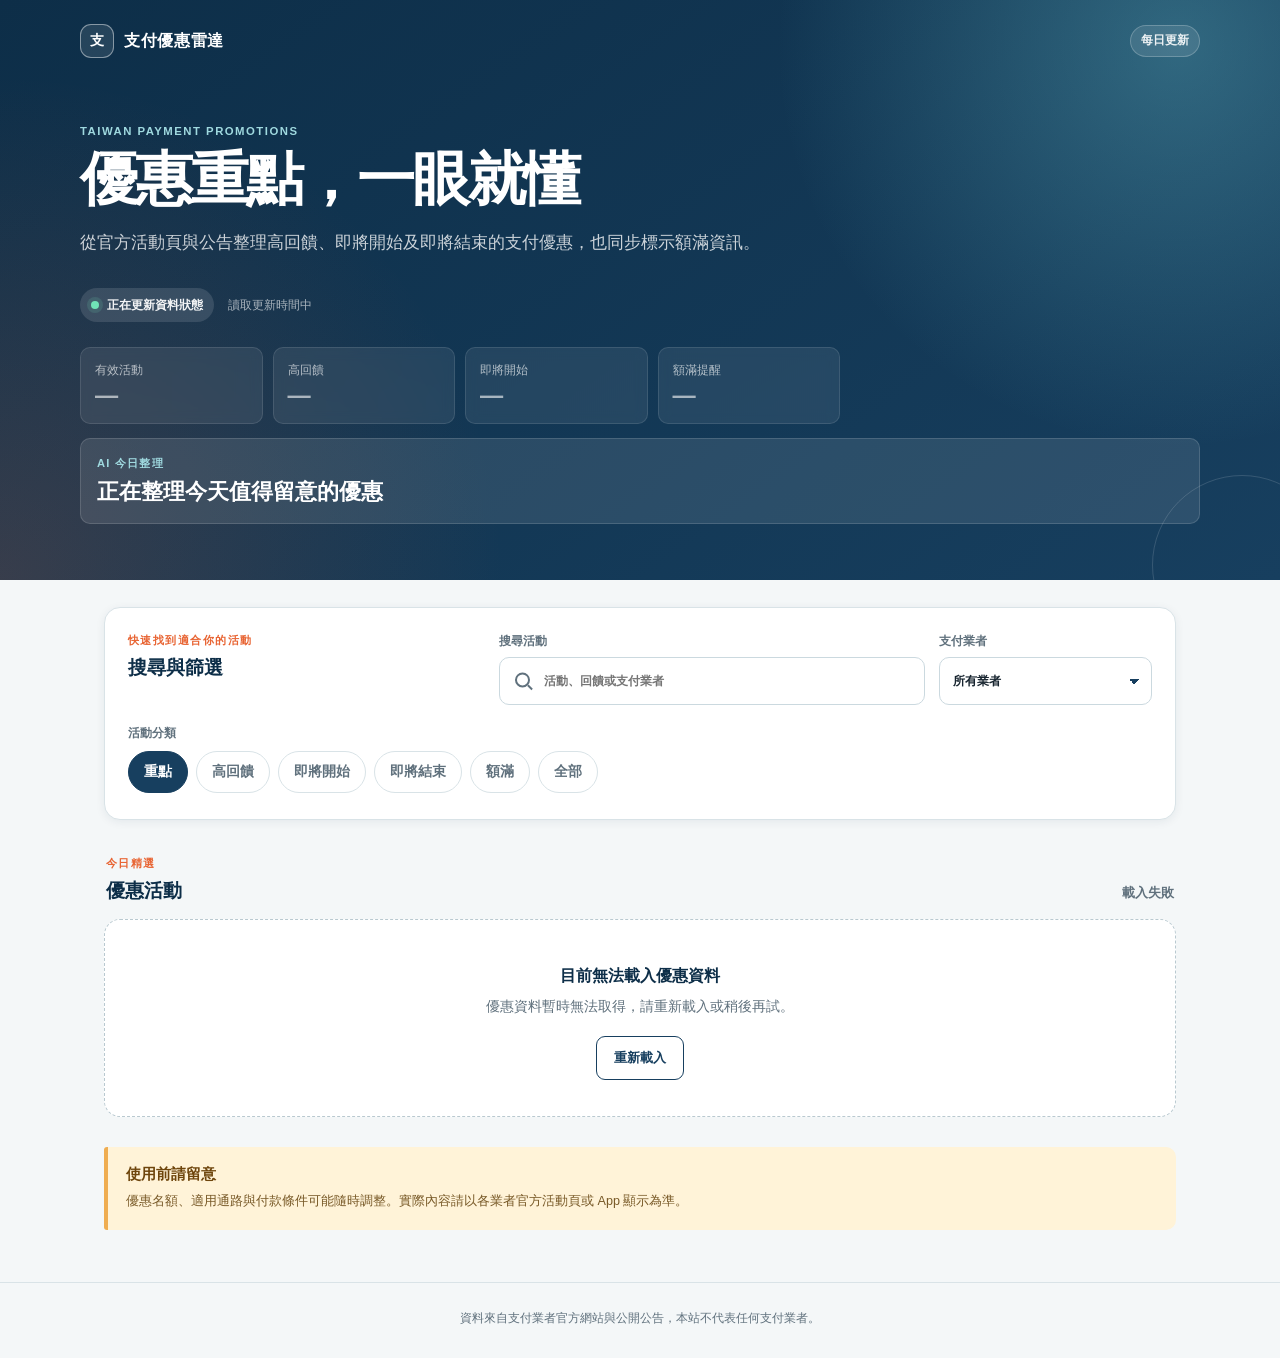
==== web/index.html @ 8a92b661 "Launch Taiwan payment promotions dashboard" ====
<!doctype html>
<html lang="zh-Hant">
<head>
  <meta charset="utf-8">
  <meta name="viewport" content="width=device-width, initial-scale=1, viewport-fit=cover">
  <meta name="theme-color" content="#173f5f">
  <meta name="description" content="每日整理台灣行動支付與電子支付的官方優惠、額滿狀態與活動重點。">
  <title>台灣支付優惠雷達</title>
  <link rel="icon" href="./assets/favicon.svg" type="image/svg+xml">
  <link rel="stylesheet" href="./assets/app.css">
</head>
<body>
  <a class="skip-link" href="#main-content">跳至主要內容</a>

  <header class="site-header">
    <div class="header-inner">
      <div class="brand-row">
        <a class="brand" href="./" aria-label="台灣支付優惠雷達首頁">
          <span class="brand-mark" aria-hidden="true">支</span>
          <span>支付優惠雷達</span>
        </a>
        <span class="daily-label">每日更新</span>
      </div>

      <div class="hero-copy">
        <p class="eyebrow">TAIWAN PAYMENT PROMOTIONS</p>
        <h1>優惠重點，一眼就懂</h1>
        <p class="hero-intro">從官方活動頁與公告整理高回饋、即將開始及即將結束的支付優惠，也同步標示額滿資訊。</p>
      </div>

      <div class="data-meta">
        <p id="source-health" class="health-pill" role="status">
          <span class="health-dot" aria-hidden="true"></span>
          <span id="source-health-text">正在更新資料狀態</span>
        </p>
        <p id="updated-at" class="updated-at">讀取更新時間中</p>
      </div>

      <dl id="summary-list" class="summary-grid" aria-label="優惠摘要">
        <div class="summary-item is-loading"><dt>有效活動</dt><dd>—</dd></div>
        <div class="summary-item is-loading"><dt>高回饋</dt><dd>—</dd></div>
        <div class="summary-item is-loading"><dt>即將開始</dt><dd>—</dd></div>
        <div class="summary-item is-loading"><dt>額滿提醒</dt><dd>—</dd></div>
      </dl>

      <section class="daily-insight" aria-labelledby="daily-headline">
        <p class="daily-insight-label">AI 今日整理</p>
        <h2 id="daily-headline">正在整理今天值得留意的優惠</h2>
      </section>
    </div>
  </header>

  <main id="main-content" class="page-shell" tabindex="-1">
    <section class="filter-panel" aria-labelledby="filter-title">
      <div class="filter-heading">
        <div>
          <p class="section-kicker">快速找到適合你的活動</p>
          <h2 id="filter-title">搜尋與篩選</h2>
        </div>
        <button id="clear-filters" class="text-button" type="button" hidden>清除篩選</button>
      </div>

      <div class="filter-fields">
        <label class="field search-field" for="search-input">
          <span>搜尋活動</span>
          <span class="input-wrap">
            <span class="search-icon" aria-hidden="true"></span>
            <input id="search-input" type="search" inputmode="search" autocomplete="off" placeholder="活動、回饋或支付業者">
          </span>
        </label>

        <label class="field" for="provider-select">
          <span>支付業者</span>
          <select id="provider-select">
            <option value="">所有業者</option>
          </select>
        </label>
      </div>

      <div class="category-wrap">
        <span id="category-label" class="category-label">活動分類</span>
        <div id="category-tabs" class="category-tabs" role="group" aria-labelledby="category-label">
          <button type="button" data-category="featured" aria-pressed="true">重點</button>
          <button type="button" data-category="high-return" aria-pressed="false">高回饋</button>
          <button type="button" data-category="upcoming" aria-pressed="false">即將開始</button>
          <button type="button" data-category="ending" aria-pressed="false">即將結束</button>
          <button type="button" data-category="sold-out" aria-pressed="false">額滿</button>
          <button type="button" data-category="all" aria-pressed="false">全部</button>
        </div>
      </div>
    </section>

    <section class="results-section" aria-labelledby="results-title">
      <div class="results-heading">
        <div>
          <p id="results-context" class="section-kicker">今日精選</p>
          <h2 id="results-title">優惠活動</h2>
        </div>
        <p id="results-count" class="results-count" aria-live="polite">載入中</p>
      </div>

      <div id="activity-list" class="activity-grid" aria-busy="true">
        <div class="skeleton-card" aria-hidden="true"></div>
        <div class="skeleton-card" aria-hidden="true"></div>
        <div class="skeleton-card" aria-hidden="true"></div>
      </div>

      <div id="empty-state" class="empty-state" hidden>
        <span class="empty-icon" aria-hidden="true">⌕</span>
        <h3>找不到符合條件的活動</h3>
        <p>試著更換分類、業者或搜尋關鍵字。</p>
        <button id="empty-clear" class="secondary-button" type="button">查看所有活動</button>
      </div>

      <div id="error-state" class="error-state" role="alert" hidden>
        <h3>目前無法載入優惠資料</h3>
        <p id="error-message">請稍後再試。</p>
        <button id="retry-button" class="secondary-button" type="button">重新載入</button>
      </div>
    </section>

    <aside class="notice-card" aria-labelledby="notice-title">
      <h2 id="notice-title">使用前請留意</h2>
      <p>優惠名額、適用通路與付款條件可能隨時調整。實際內容請以各業者官方活動頁或 App 顯示為準。</p>
    </aside>
  </main>

  <footer class="site-footer">
    <p>資料來自支付業者官方網站與公開公告，本站不代表任何支付業者。</p>
  </footer>

  <template id="activity-card-template">
    <article class="activity-card">
      <div class="card-topline">
        <p class="provider-name"></p>
        <div class="status-badges" aria-label="活動狀態"></div>
      </div>
      <h3 class="activity-title"></h3>
      <p class="activity-period"></p>
      <ul class="insight-chips" aria-label="活動重點"></ul>
      <p class="condition-preview"></p>
      <details class="activity-details">
        <summary>查看活動重點與條件</summary>
        <div class="details-body">
          <section class="detail-section insight-detail" aria-label="優惠重點">
            <h4>優惠重點</h4>
            <ul class="insight-list"></ul>
          </section>
          <section class="detail-section condition-detail" aria-label="主要條件">
            <h4>主要條件</h4>
            <div class="condition-text"></div>
          </section>
          <a class="official-link" target="_blank" rel="noopener noreferrer">查看官方活動頁<span aria-hidden="true">↗</span></a>
        </div>
      </details>
    </article>
  </template>

  <noscript>
    <div class="noscript-note">此網站需要 JavaScript 才能顯示與篩選優惠活動。</div>
  </noscript>

  <script src="./assets/app.js" defer></script>
</body>
</html>
---- web/assets/app.css ----
:root {
  color-scheme: light;
  --ink: #17242f;
  --muted: #60717d;
  --paper: #f4f7f8;
  --surface: #ffffff;
  --surface-soft: #eef4f6;
  --line: #d9e3e7;
  --brand: #173f5f;
  --brand-deep: #0d2e48;
  --brand-light: #dcedf3;
  --accent: #e86534;
  --accent-soft: #fff0e8;
  --success: #167052;
  --success-soft: #e5f5ef;
  --warning: #9a5a08;
  --warning-soft: #fff3d8;
  --danger: #a93b3b;
  --danger-soft: #fdeaea;
  --shadow-sm: 0 2px 10px rgba(18, 46, 64, 0.07);
  --shadow-md: 0 10px 28px rgba(18, 46, 64, 0.1);
  --radius-sm: 10px;
  --radius-md: 16px;
  --radius-lg: 24px;
  --content-width: 1120px;
}

*,
*::before,
*::after {
  box-sizing: border-box;
}

html {
  scroll-behavior: smooth;
  -webkit-text-size-adjust: 100%;
}

body {
  margin: 0;
  min-width: 320px;
  background: var(--paper);
  color: var(--ink);
  font-family: -apple-system, BlinkMacSystemFont, "Segoe UI", "Noto Sans TC", "PingFang TC", "Microsoft JhengHei", sans-serif;
  font-size: 16px;
  line-height: 1.65;
  text-rendering: optimizeLegibility;
}

button,
input,
select {
  font: inherit;
}

button,
select {
  cursor: pointer;
}

a {
  color: inherit;
}

.skip-link {
  position: fixed;
  top: 8px;
  left: 8px;
  z-index: 100;
  padding: 10px 14px;
  border-radius: 8px;
  background: var(--surface);
  color: var(--brand-deep);
  font-weight: 700;
  transform: translateY(-160%);
  transition: transform 160ms ease;
}

.skip-link:focus {
  transform: translateY(0);
}

.site-header {
  position: relative;
  overflow: hidden;
  padding: calc(18px + env(safe-area-inset-top)) 18px 36px;
  background:
    radial-gradient(circle at 92% 8%, rgba(107, 197, 210, 0.34), transparent 31%),
    radial-gradient(circle at 0 100%, rgba(232, 101, 52, 0.18), transparent 36%),
    linear-gradient(145deg, var(--brand-deep), var(--brand));
  color: #fff;
}

.site-header::after {
  position: absolute;
  right: -52px;
  bottom: -75px;
  width: 180px;
  height: 180px;
  border: 1px solid rgba(255, 255, 255, 0.14);
  border-radius: 50%;
  content: "";
}

.header-inner,
.page-shell,
.site-footer > * {
  width: min(100%, var(--content-width));
  margin-inline: auto;
}

.brand-row {
  display: flex;
  align-items: center;
  justify-content: space-between;
  gap: 16px;
}

.brand {
  display: inline-flex;
  align-items: center;
  gap: 10px;
  color: #fff;
  font-size: 1rem;
  font-weight: 800;
  letter-spacing: 0.04em;
  text-decoration: none;
}

.brand-mark {
  display: grid;
  width: 34px;
  height: 34px;
  place-items: center;
  border: 1px solid rgba(255, 255, 255, 0.45);
  border-radius: 11px;
  background: rgba(255, 255, 255, 0.1);
  font-size: 0.9rem;
}

.daily-label {
  padding: 5px 10px;
  border: 1px solid rgba(255, 255, 255, 0.22);
  border-radius: 999px;
  background: rgba(255, 255, 255, 0.1);
  color: rgba(255, 255, 255, 0.9);
  font-size: 0.75rem;
  font-weight: 700;
}

.hero-copy {
  max-width: 680px;
  margin-top: 48px;
}

.eyebrow,
.section-kicker {
  margin: 0 0 5px;
  color: var(--accent);
  font-size: 0.71rem;
  font-weight: 850;
  letter-spacing: 0.13em;
  text-transform: uppercase;
}

.hero-copy .eyebrow {
  color: #9fd9df;
}

h1,
h2,
h3,
h4,
p {
  overflow-wrap: anywhere;
}

h1 {
  margin: 0;
  font-size: clamp(2rem, 10vw, 3.65rem);
  line-height: 1.14;
  letter-spacing: -0.045em;
}

.hero-intro {
  margin: 17px 0 0;
  color: rgba(255, 255, 255, 0.78);
  font-size: 0.98rem;
}

.data-meta {
  display: flex;
  flex-wrap: wrap;
  align-items: center;
  gap: 10px 14px;
  margin-top: 28px;
}

.health-pill {
  display: inline-flex;
  align-items: center;
  gap: 8px;
  margin: 0;
  padding: 7px 11px;
  border-radius: 999px;
  background: rgba(255, 255, 255, 0.12);
  color: rgba(255, 255, 255, 0.94);
  font-size: 0.78rem;
  font-weight: 700;
}

.health-pill.is-warning .health-dot {
  background: #ffd275;
}

.health-pill.is-error .health-dot {
  background: #ff9b9b;
}

.health-dot {
  width: 8px;
  height: 8px;
  border-radius: 50%;
  background: #70e4b7;
  box-shadow: 0 0 0 4px rgba(112, 228, 183, 0.14);
}

.updated-at {
  margin: 0;
  color: rgba(255, 255, 255, 0.62);
  font-size: 0.77rem;
}

.summary-grid {
  display: grid;
  grid-template-columns: repeat(2, minmax(0, 1fr));
  gap: 10px;
  margin: 25px 0 0;
}

.summary-item {
  min-width: 0;
  padding: 13px 14px;
  border: 1px solid rgba(255, 255, 255, 0.11);
  border-radius: var(--radius-sm);
  background: rgba(255, 255, 255, 0.08);
  backdrop-filter: blur(6px);
}

.summary-item dt {
  color: rgba(255, 255, 255, 0.65);
  font-size: 0.75rem;
}

.summary-item dd {
  margin: 1px 0 0;
  color: #fff;
  font-size: 1.45rem;
  font-weight: 850;
  font-variant-numeric: tabular-nums;
  line-height: 1.2;
}

.summary-item.is-loading dd {
  opacity: 0.6;
}

.daily-insight {
  margin-top: 14px;
  padding: 15px 16px;
  border: 1px solid rgba(255, 255, 255, 0.14);
  border-radius: var(--radius-sm);
  background: rgba(255, 255, 255, 0.1);
}

.daily-insight-label {
  margin: 0 0 4px;
  color: #9fd9df;
  font-size: 0.7rem;
  font-weight: 850;
  letter-spacing: 0.11em;
}

.daily-insight h2 {
  margin: 0;
  color: #fff;
  font-size: clamp(1rem, 4.5vw, 1.35rem);
  line-height: 1.45;
}

.page-shell {
  padding: 20px 14px 52px;
}

.filter-panel {
  position: relative;
  z-index: 5;
  margin-top: -1px;
  padding: 20px 16px 16px;
  border: 1px solid var(--line);
  border-radius: var(--radius-md);
  background: var(--surface);
  box-shadow: var(--shadow-sm);
}

.filter-heading,
.results-heading,
.card-topline {
  display: flex;
  align-items: flex-start;
  justify-content: space-between;
  gap: 14px;
}

.filter-heading h2,
.results-heading h2,
.notice-card h2 {
  margin: 0;
  color: var(--brand-deep);
  font-size: 1.2rem;
  line-height: 1.35;
}

.text-button {
  min-height: 42px;
  padding: 6px 0 6px 10px;
  border: 0;
  background: transparent;
  color: var(--brand);
  font-size: 0.84rem;
  font-weight: 750;
  text-decoration: underline;
  text-underline-offset: 3px;
}

.filter-fields {
  display: grid;
  gap: 14px;
  margin-top: 17px;
}

.field {
  display: grid;
  gap: 6px;
  color: var(--muted);
  font-size: 0.77rem;
  font-weight: 750;
}

.input-wrap {
  position: relative;
  display: block;
}

.search-icon {
  position: absolute;
  top: 50%;
  left: 16px;
  width: 15px;
  height: 15px;
  border: 2px solid var(--muted);
  border-radius: 50%;
  pointer-events: none;
  transform: translateY(-57%);
}

.search-icon::after {
  position: absolute;
  right: -5px;
  bottom: -3px;
  width: 6px;
  height: 2px;
  background: var(--muted);
  content: "";
  transform: rotate(45deg);
}

input[type="search"],
select {
  width: 100%;
  min-height: 48px;
  border: 1px solid #cbd9df;
  border-radius: var(--radius-sm);
  background: var(--surface);
  color: var(--ink);
  outline: none;
  transition: border-color 140ms ease, box-shadow 140ms ease;
}

input[type="search"] {
  padding: 10px 14px 10px 44px;
  appearance: none;
}

select {
  padding: 10px 40px 10px 13px;
  background-image:
    linear-gradient(45deg, transparent 50%, var(--brand) 50%),
    linear-gradient(135deg, var(--brand) 50%, transparent 50%);
  background-position:
    calc(100% - 17px) 21px,
    calc(100% - 12px) 21px;
  background-repeat: no-repeat;
  background-size: 5px 5px, 5px 5px;
  appearance: none;
}

input[type="search"]:focus,
select:focus {
  border-color: var(--brand);
  box-shadow: 0 0 0 3px rgba(23, 63, 95, 0.15);
}

.category-wrap {
  margin-top: 18px;
}

.category-label {
  display: block;
  margin-bottom: 8px;
  color: var(--muted);
  font-size: 0.77rem;
  font-weight: 750;
}

.category-tabs {
  display: flex;
  gap: 8px;
  margin-inline: -16px;
  padding: 0 16px 3px;
  overflow-x: auto;
  overscroll-behavior-inline: contain;
  scrollbar-width: none;
  -webkit-overflow-scrolling: touch;
}

.category-tabs::-webkit-scrollbar {
  display: none;
}

.category-tabs button {
  flex: 0 0 auto;
  min-height: 42px;
  padding: 8px 15px;
  border: 1px solid var(--line);
  border-radius: 999px;
  background: var(--surface);
  color: var(--muted);
  font-size: 0.86rem;
  font-weight: 750;
  transition: background 140ms ease, border-color 140ms ease, color 140ms ease;
}

.category-tabs button:hover {
  border-color: #9bb2bd;
}

.category-tabs button[aria-pressed="true"] {
  border-color: var(--brand);
  background: var(--brand);
  color: #fff;
}

.results-section {
  margin-top: 34px;
}

.results-heading {
  align-items: end;
  padding: 0 2px;
}

.results-count {
  margin: 0 0 1px;
  color: var(--muted);
  font-size: 0.81rem;
  font-weight: 700;
  font-variant-numeric: tabular-nums;
}

.activity-grid {
  display: grid;
  gap: 13px;
  margin-top: 15px;
}

.activity-card {
  min-width: 0;
  padding: 17px 17px 0;
  border: 1px solid var(--line);
  border-radius: var(--radius-md);
  background: var(--surface);
  box-shadow: var(--shadow-sm);
  transition: border-color 160ms ease, box-shadow 160ms ease, transform 160ms ease;
}

.activity-card:hover {
  border-color: #bdcfd6;
  box-shadow: var(--shadow-md);
  transform: translateY(-2px);
}

.provider-name {
  min-width: 0;
  margin: 2px 0 0;
  color: var(--brand);
  font-size: 0.76rem;
  font-weight: 850;
  letter-spacing: 0.04em;
}

.status-badges {
  display: flex;
  flex: 0 0 auto;
  flex-wrap: wrap;
  justify-content: flex-end;
  gap: 5px;
  max-width: 60%;
}

.badge {
  display: inline-flex;
  align-items: center;
  min-height: 24px;
  padding: 2px 8px;
  border-radius: 999px;
  background: var(--surface-soft);
  color: var(--muted);
  font-size: 0.68rem;
  font-weight: 800;
  line-height: 1.2;
}

.badge.is-upcoming,
.badge.is-ending {
  background: var(--warning-soft);
  color: var(--warning);
}

.badge.is-sold,
.badge.is-partial {
  background: var(--danger-soft);
  color: var(--danger);
}

.badge.is-app {
  background: #eeeafb;
  color: #6349a1;
}

.badge.is-active,
.badge.is-open {
  background: var(--success-soft);
  color: var(--success);
}

.activity-title {
  margin: 12px 0 0;
  color: var(--ink);
  font-size: 1.08rem;
  line-height: 1.45;
  letter-spacing: -0.01em;
}

.activity-period {
  margin: 8px 0 0;
  color: var(--muted);
  font-size: 0.79rem;
  font-variant-numeric: tabular-nums;
}

.activity-period::before {
  margin-right: 6px;
  color: #80929d;
  content: "◷";
}

.insight-chips {
  display: flex;
  flex-wrap: wrap;
  gap: 6px;
  margin: 13px 0 0;
  padding: 0;
  list-style: none;
}

.insight-chips li {
  padding: 4px 8px;
  border-radius: 7px;
  background: var(--accent-soft);
  color: #a24420;
  font-size: 0.72rem;
  font-weight: 800;
  line-height: 1.35;
}

.condition-preview {
  display: -webkit-box;
  margin: 13px 0 16px;
  overflow: hidden;
  color: #4d5f6b;
  font-size: 0.87rem;
  -webkit-box-orient: vertical;
  -webkit-line-clamp: 2;
}

.condition-preview:empty,
.insight-chips:empty {
  display: none;
}

.activity-details {
  margin-inline: -17px;
  border-top: 1px solid var(--line);
}

.activity-details summary {
  position: relative;
  min-height: 48px;
  padding: 12px 44px 12px 17px;
  color: var(--brand);
  font-size: 0.82rem;
  font-weight: 800;
  list-style: none;
  cursor: pointer;
}

.activity-details summary::-webkit-details-marker {
  display: none;
}

.activity-details summary::after {
  position: absolute;
  top: 50%;
  right: 19px;
  width: 8px;
  height: 8px;
  border-right: 2px solid currentColor;
  border-bottom: 2px solid currentColor;
  content: "";
  transform: translateY(-70%) rotate(45deg);
  transition: transform 140ms ease;
}

.activity-details[open] summary::after {
  transform: translateY(-25%) rotate(225deg);
}

.details-body {
  padding: 2px 17px 17px;
}

.detail-section + .detail-section {
  margin-top: 14px;
}

.detail-section h4 {
  margin: 0 0 6px;
  color: var(--ink);
  font-size: 0.78rem;
}

.insight-list {
  display: grid;
  gap: 5px;
  margin: 0;
  padding-left: 1.25rem;
  color: #4d5f6b;
  font-size: 0.83rem;
}

.insight-list li::marker {
  color: var(--accent);
}

.condition-text {
  display: grid;
  gap: 5px;
  color: #4d5f6b;
  font-size: 0.83rem;
}

.condition-text p {
  margin: 0;
}

.official-link {
  display: inline-flex;
  align-items: center;
  justify-content: center;
  gap: 7px;
  width: 100%;
  min-height: 46px;
  margin-top: 17px;
  border-radius: var(--radius-sm);
  background: var(--brand);
  color: #fff;
  font-size: 0.84rem;
  font-weight: 800;
  text-decoration: none;
}

.official-link:hover {
  background: var(--brand-deep);
}

.official-link[hidden] {
  display: none;
}

.skeleton-card {
  height: 238px;
  border: 1px solid var(--line);
  border-radius: var(--radius-md);
  background:
    linear-gradient(100deg, transparent 30%, rgba(255, 255, 255, 0.72) 50%, transparent 70%) 0 0 / 220% 100%,
    linear-gradient(var(--surface-soft) 0 0) 18px 25px / 34% 12px no-repeat,
    linear-gradient(var(--surface-soft) 0 0) 18px 61px / 82% 21px no-repeat,
    linear-gradient(var(--surface-soft) 0 0) 18px 101px / 55% 12px no-repeat,
    linear-gradient(var(--surface-soft) 0 0) 18px 140px / 74% 10px no-repeat,
    var(--surface);
  animation: shimmer 1.25s linear infinite;
}

@keyframes shimmer {
  to { background-position: -220% 0, 18px 25px, 18px 61px, 18px 101px, 18px 140px, 0 0; }
}

.empty-state,
.error-state {
  margin-top: 15px;
  padding: 36px 20px;
  border: 1px dashed #b9c9d0;
  border-radius: var(--radius-md);
  background: var(--surface);
  text-align: center;
}

.empty-state h3,
.error-state h3 {
  margin: 7px 0 0;
  color: var(--brand-deep);
  font-size: 1rem;
}

.empty-state p,
.error-state p {
  margin: 7px 0 0;
  color: var(--muted);
  font-size: 0.85rem;
}

.empty-icon {
  color: #95aab4;
  font-size: 2rem;
  line-height: 1;
}

.secondary-button {
  min-height: 44px;
  margin-top: 17px;
  padding: 9px 17px;
  border: 1px solid var(--brand);
  border-radius: 9px;
  background: var(--surface);
  color: var(--brand);
  font-size: 0.83rem;
  font-weight: 800;
}

.notice-card {
  margin-top: 30px;
  padding: 18px;
  border-left: 4px solid #efad51;
  border-radius: 3px var(--radius-sm) var(--radius-sm) 3px;
  background: var(--warning-soft);
}

.notice-card h2 {
  color: #6e450c;
  font-size: 0.92rem;
}

.notice-card p {
  margin: 6px 0 0;
  color: #785927;
  font-size: 0.79rem;
}

.site-footer {
  padding: 26px 18px calc(30px + env(safe-area-inset-bottom));
  border-top: 1px solid var(--line);
  color: var(--muted);
  text-align: center;
}

.site-footer p {
  margin: 0 auto;
  font-size: 0.75rem;
}

.noscript-note {
  position: fixed;
  right: 12px;
  bottom: 12px;
  left: 12px;
  z-index: 50;
  padding: 12px;
  border-radius: 8px;
  background: var(--danger);
  color: #fff;
  text-align: center;
}

[hidden] {
  display: none !important;
}

:focus-visible {
  outline: 3px solid #f3a449;
  outline-offset: 3px;
}

@media (min-width: 620px) {
  .site-header {
    padding-inline: 28px;
  }

  .summary-grid {
    grid-template-columns: repeat(4, minmax(0, 1fr));
  }

  .page-shell {
    padding-inline: 24px;
  }

  .filter-panel {
    padding: 23px;
  }

  .filter-fields {
    grid-template-columns: minmax(0, 1.6fr) minmax(190px, 0.8fr);
  }

  .category-tabs {
    margin-inline: 0;
    padding-inline: 0;
  }

  .activity-grid {
    grid-template-columns: repeat(2, minmax(0, 1fr));
    align-items: start;
  }
}

@media (min-width: 960px) {
  .site-header {
    padding-top: 24px;
    padding-bottom: 56px;
  }

  .hero-copy {
    margin-top: 64px;
  }

  .hero-intro {
    font-size: 1.04rem;
  }

  .data-meta {
    margin-top: 31px;
  }

  .summary-grid {
    max-width: 760px;
  }

  .page-shell {
    padding-top: 28px;
  }

  .filter-panel {
    display: grid;
    grid-template-columns: 0.7fr 1.35fr;
    column-gap: 32px;
  }

  .filter-fields {
    margin-top: 0;
  }

  .category-wrap {
    grid-column: 1 / -1;
  }

  .activity-grid {
    grid-template-columns: repeat(3, minmax(0, 1fr));
    gap: 16px;
  }

  .activity-card {
    padding: 19px 19px 0;
  }

  .activity-details {
    margin-inline: -19px;
  }

  .activity-details summary,
  .details-body {
    padding-right: 19px;
    padding-left: 19px;
  }
}

@media (prefers-reduced-motion: reduce) {
  *,
  *::before,
  *::after {
    scroll-behavior: auto !important;
    transition-duration: 0.01ms !important;
    animation-duration: 0.01ms !important;
    animation-iteration-count: 1 !important;
  }
}
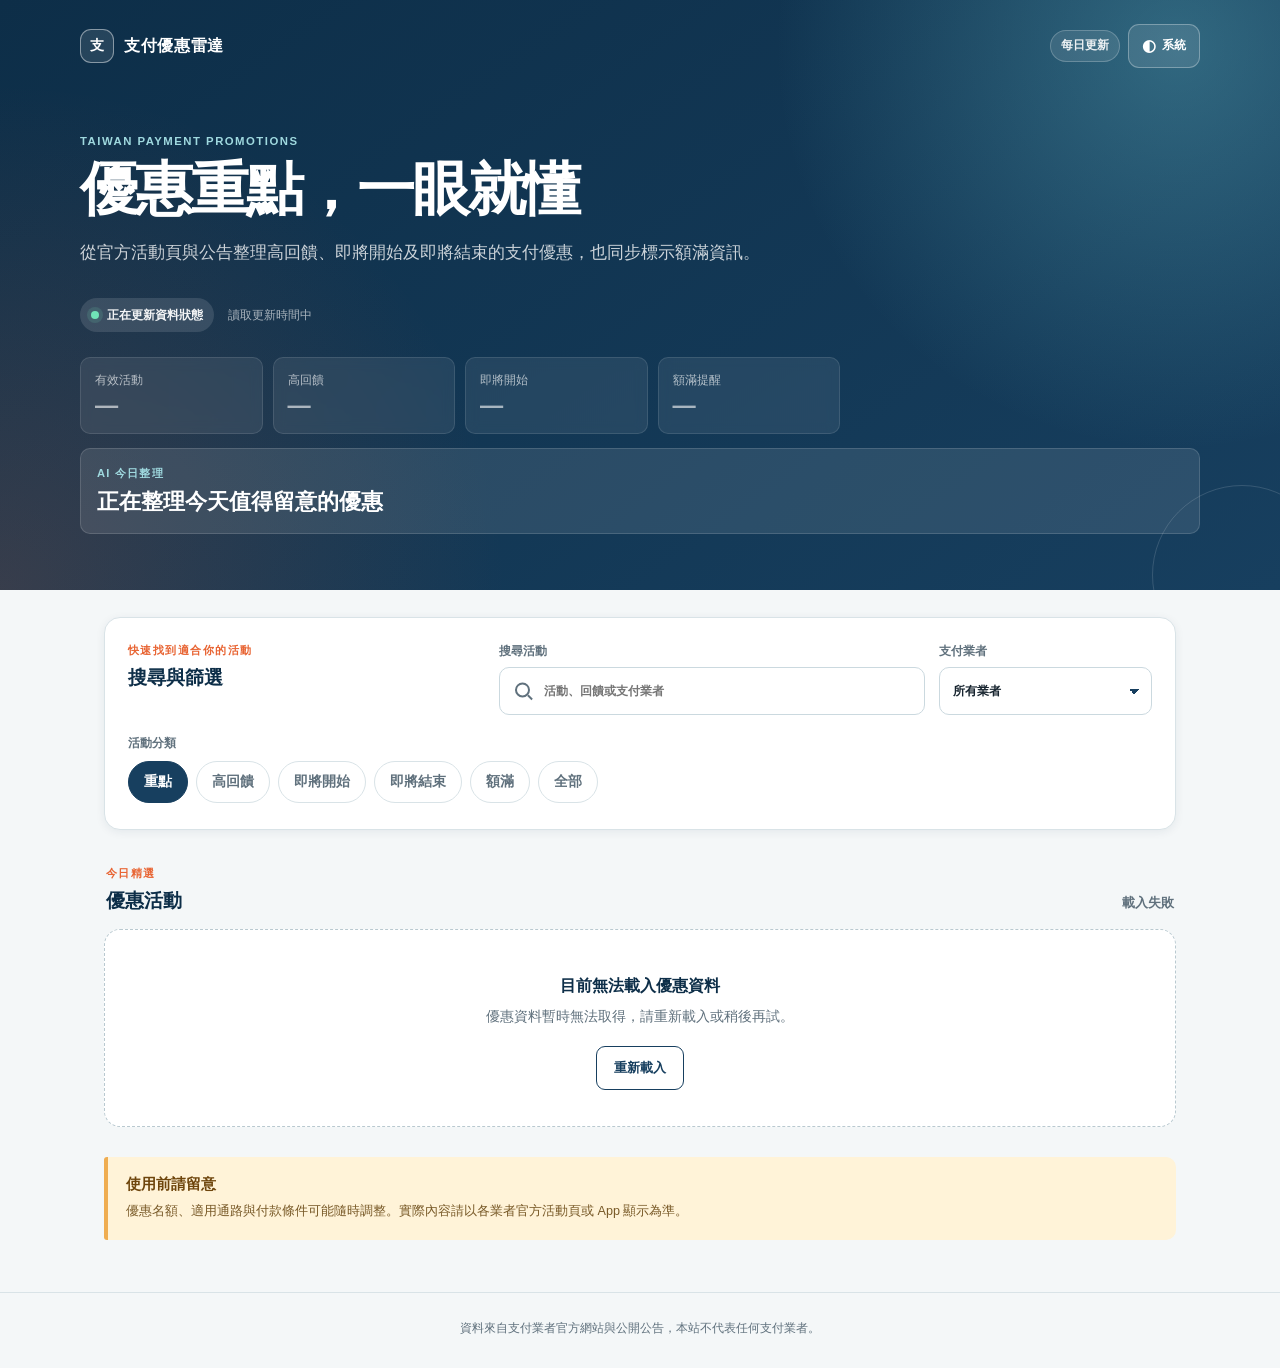
==== commit cfd5eda9: "Expand official payment coverage and monitoring" ====
--- a/web/index.html
+++ b/web/index.html
@@ -3,11 +3,28 @@
 <head>
   <meta charset="utf-8">
   <meta name="viewport" content="width=device-width, initial-scale=1, viewport-fit=cover">
-  <meta name="theme-color" content="#173f5f">
+  <meta id="theme-color" name="theme-color" content="#173f5f">
   <meta name="description" content="每日整理台灣行動支付與電子支付的官方優惠、額滿狀態與活動重點。">
   <title>台灣支付優惠雷達</title>
-  <link rel="icon" href="./assets/favicon.svg" type="image/svg+xml">
-  <link rel="stylesheet" href="./assets/app.css">
+  <link rel="icon" href="./assets/favicon.svg?v=__ASSET_VERSION__" type="image/svg+xml">
+  <script>
+    (() => {
+      const key = "twpay-theme";
+      let preference = "system";
+      try {
+        const saved = localStorage.getItem(key);
+        if (["system", "light", "dark"].includes(saved)) preference = saved;
+      } catch {}
+      const resolved = preference === "system"
+        ? (matchMedia("(prefers-color-scheme: dark)").matches ? "dark" : "light")
+        : preference;
+      document.documentElement.dataset.theme = resolved;
+      document.documentElement.dataset.themePreference = preference;
+      document.documentElement.style.colorScheme = resolved;
+      document.querySelector("#theme-color").content = resolved === "dark" ? "#0b1b25" : "#173f5f";
+    })();
+  </script>
+  <link rel="stylesheet" href="./assets/app.css?v=__ASSET_VERSION__">
 </head>
 <body>
   <a class="skip-link" href="#main-content">跳至主要內容</a>
@@ -19,7 +36,13 @@
           <span class="brand-mark" aria-hidden="true">支</span>
           <span>支付優惠雷達</span>
         </a>
-        <span class="daily-label">每日更新</span>
+        <div class="header-actions">
+          <span class="daily-label">每日更新</span>
+          <button id="theme-toggle" class="theme-toggle" type="button" aria-label="主題：跟隨系統；點擊切換為淺色">
+            <span id="theme-icon" aria-hidden="true">◐</span>
+            <span id="theme-label">系統</span>
+          </button>
+        </div>
       </div>
 
       <div class="hero-copy">
@@ -119,6 +142,22 @@
       </div>
     </section>
 
+    <section id="coverage-section" class="coverage-section" aria-labelledby="coverage-title" hidden>
+      <details id="coverage-panel" class="coverage-panel">
+        <summary>
+          <span>
+            <span class="section-kicker">監測透明度</span>
+            <strong id="coverage-title">資料涵蓋</strong>
+          </span>
+          <span id="coverage-summary" class="coverage-summary"></span>
+        </summary>
+        <div class="coverage-body">
+          <p>顯示各支付業者目前找到的有效活動數、公開活動發現方式，以及額滿資訊的公開涵蓋程度。</p>
+          <ul id="provider-coverage-list" class="provider-coverage-list"></ul>
+        </div>
+      </details>
+    </section>
+
     <aside class="notice-card" aria-labelledby="notice-title">
       <h2 id="notice-title">使用前請留意</h2>
       <p>優惠名額、適用通路與付款條件可能隨時調整。實際內容請以各業者官方活動頁或 App 顯示為準。</p>
@@ -135,8 +174,16 @@
         <p class="provider-name"></p>
         <div class="status-badges" aria-label="活動狀態"></div>
       </div>
-      <h3 class="activity-title"></h3>
-      <p class="activity-period"></p>
+      <div class="card-mainline">
+        <div class="card-heading">
+          <h3 class="activity-title"></h3>
+          <p class="activity-period"></p>
+        </div>
+        <p class="reward-callout" hidden>
+          <span>最高</span>
+          <strong class="reward-value"></strong>
+        </p>
+      </div>
       <ul class="insight-chips" aria-label="活動重點"></ul>
       <p class="condition-preview"></p>
       <details class="activity-details">
@@ -150,7 +197,10 @@
             <h4>主要條件</h4>
             <div class="condition-text"></div>
           </section>
-          <a class="official-link" target="_blank" rel="noopener noreferrer">查看官方活動頁<span aria-hidden="true">↗</span></a>
+          <div class="detail-actions">
+            <a class="calendar-link" target="_blank" rel="noopener noreferrer">加入 Google 行事曆<span aria-hidden="true">↗</span></a>
+            <a class="official-link" target="_blank" rel="noopener noreferrer">查看官方活動頁<span aria-hidden="true">↗</span></a>
+          </div>
         </div>
       </details>
     </article>
@@ -160,6 +210,6 @@
     <div class="noscript-note">此網站需要 JavaScript 才能顯示與篩選優惠活動。</div>
   </noscript>
 
-  <script src="./assets/app.js" defer></script>
+  <script src="./assets/app.js?v=__ASSET_VERSION__" defer></script>
 </body>
 </html>
--- a/web/assets/app.css
+++ b/web/assets/app.css
@@ -23,6 +23,70 @@
   --radius-md: 16px;
   --radius-lg: 24px;
   --content-width: 1120px;
+  --header-start: #0d2e48;
+  --header-end: #173f5f;
+  --action: #173f5f;
+  --action-hover: #0d2e48;
+  --detail-ink: #4d5f6b;
+  --field-line: #cbd9df;
+  --hover-line: #9bb2bd;
+  --card-hover-line: #bdcfd6;
+  --calendar-surface: #ffffff;
+  --calendar-hover: #f3f8fb;
+  --app: #6349a1;
+  --app-soft: #eeeafb;
+  --accent-ink: #a24420;
+  --empty-line: #b9c9d0;
+  --empty-icon: #95aab4;
+  --notice-line: #efad51;
+  --notice-heading: #6e450c;
+  --notice-ink: #785927;
+  --focus: #f3a449;
+  --focus-shadow: rgba(23, 63, 95, 0.15);
+  --shimmer: rgba(255, 255, 255, 0.72);
+}
+
+:root[data-theme="dark"] {
+  --ink: #e8f0f4;
+  --muted: #a8bac4;
+  --paper: #091116;
+  --surface: #111c23;
+  --surface-soft: #1a2932;
+  --line: #2b3e49;
+  --brand: #9fd7e9;
+  --brand-deep: #d9eef6;
+  --brand-light: #163442;
+  --accent: #ff986f;
+  --accent-soft: #3b231b;
+  --success: #78d4ae;
+  --success-soft: #163428;
+  --warning: #f0bf70;
+  --warning-soft: #352a17;
+  --danger: #ff9b9b;
+  --danger-soft: #3b2023;
+  --shadow-sm: 0 2px 12px rgba(0, 0, 0, 0.28);
+  --shadow-md: 0 10px 30px rgba(0, 0, 0, 0.38);
+  --header-start: #07131c;
+  --header-end: #123448;
+  --action: #286785;
+  --action-hover: #327b9a;
+  --detail-ink: #c4d0d6;
+  --field-line: #405763;
+  --hover-line: #66808d;
+  --card-hover-line: #4b6672;
+  --calendar-surface: #17242c;
+  --calendar-hover: #20323c;
+  --app: #c6b5ff;
+  --app-soft: #2b2540;
+  --accent-ink: #ffb094;
+  --empty-line: #49606b;
+  --empty-icon: #8298a3;
+  --notice-line: #d99b45;
+  --notice-heading: #f3c77f;
+  --notice-ink: #e4c99b;
+  --focus: #ffb35a;
+  --focus-shadow: rgba(159, 215, 233, 0.2);
+  --shimmer: rgba(255, 255, 255, 0.1);
 }
 
 *,
@@ -87,7 +151,7 @@
   background:
     radial-gradient(circle at 92% 8%, rgba(107, 197, 210, 0.34), transparent 31%),
     radial-gradient(circle at 0 100%, rgba(232, 101, 52, 0.18), transparent 36%),
-    linear-gradient(145deg, var(--brand-deep), var(--brand));
+    linear-gradient(145deg, var(--header-start), var(--header-end));
   color: #fff;
 }
 
@@ -116,6 +180,12 @@
   gap: 16px;
 }
 
+.header-actions {
+  display: flex;
+  align-items: center;
+  gap: 8px;
+}
+
 .brand {
   display: inline-flex;
   align-items: center;
@@ -146,6 +216,31 @@
   color: rgba(255, 255, 255, 0.9);
   font-size: 0.75rem;
   font-weight: 700;
+}
+
+.theme-toggle {
+  display: inline-flex;
+  min-width: 72px;
+  min-height: 44px;
+  align-items: center;
+  justify-content: center;
+  gap: 6px;
+  padding: 7px 10px;
+  border: 1px solid rgba(255, 255, 255, 0.3);
+  border-radius: 11px;
+  background: rgba(255, 255, 255, 0.1);
+  color: #fff;
+  font-size: 0.75rem;
+  font-weight: 800;
+}
+
+.theme-toggle:hover {
+  background: rgba(255, 255, 255, 0.18);
+}
+
+#theme-icon {
+  font-size: 1rem;
+  line-height: 1;
 }
 
 .hero-copy {
@@ -379,7 +474,7 @@
 select {
   width: 100%;
   min-height: 48px;
-  border: 1px solid #cbd9df;
+  border: 1px solid var(--field-line);
   border-radius: var(--radius-sm);
   background: var(--surface);
   color: var(--ink);
@@ -408,7 +503,7 @@
 input[type="search"]:focus,
 select:focus {
   border-color: var(--brand);
-  box-shadow: 0 0 0 3px rgba(23, 63, 95, 0.15);
+  box-shadow: 0 0 0 3px var(--focus-shadow);
 }
 
 .category-wrap {
@@ -452,12 +547,12 @@
 }
 
 .category-tabs button:hover {
-  border-color: #9bb2bd;
+  border-color: var(--hover-line);
 }
 
 .category-tabs button[aria-pressed="true"] {
-  border-color: var(--brand);
-  background: var(--brand);
+  border-color: var(--action);
+  background: var(--action);
   color: #fff;
 }
 
@@ -495,9 +590,26 @@
 }
 
 .activity-card:hover {
-  border-color: #bdcfd6;
+  border-color: var(--card-hover-line);
   box-shadow: var(--shadow-md);
   transform: translateY(-2px);
+}
+
+.activity-card.is-upcoming {
+  border-left: 4px solid var(--brand);
+}
+
+.activity-card.is-ending {
+  border-left: 4px solid var(--warning);
+}
+
+.activity-card.is-sold-out {
+  border-left: 4px solid var(--danger);
+  background: linear-gradient(135deg, var(--danger-soft), var(--surface) 42%);
+}
+
+.activity-card.is-sold-out .reward-callout {
+  color: var(--danger);
 }
 
 .provider-name {
@@ -544,14 +656,25 @@
 }
 
 .badge.is-app {
-  background: #eeeafb;
-  color: #6349a1;
+  background: var(--app-soft);
+  color: var(--app);
 }
 
 .badge.is-active,
 .badge.is-open {
   background: var(--success-soft);
   color: var(--success);
+}
+
+.card-mainline {
+  display: flex;
+  align-items: flex-start;
+  gap: 13px;
+}
+
+.card-heading {
+  min-width: 0;
+  flex: 1 1 auto;
 }
 
 .activity-title {
@@ -571,8 +694,30 @@
 
 .activity-period::before {
   margin-right: 6px;
-  color: #80929d;
+  color: var(--muted);
   content: "◷";
+}
+
+.reward-callout {
+  display: grid;
+  flex: 0 0 auto;
+  min-width: 62px;
+  margin: 12px 0 0;
+  color: var(--accent);
+  text-align: right;
+}
+
+.reward-callout > span {
+  color: var(--muted);
+  font-size: 0.65rem;
+  font-weight: 750;
+}
+
+.reward-callout strong {
+  font-size: clamp(1.25rem, 5vw, 1.55rem);
+  font-variant-numeric: tabular-nums;
+  line-height: 1.12;
+  letter-spacing: -0.035em;
 }
 
 .insight-chips {
@@ -588,7 +733,7 @@
   padding: 4px 8px;
   border-radius: 7px;
   background: var(--accent-soft);
-  color: #a24420;
+  color: var(--accent-ink);
   font-size: 0.72rem;
   font-weight: 800;
   line-height: 1.35;
@@ -598,7 +743,7 @@
   display: -webkit-box;
   margin: 13px 0 16px;
   overflow: hidden;
-  color: #4d5f6b;
+  color: var(--detail-ink);
   font-size: 0.87rem;
   -webkit-box-orient: vertical;
   -webkit-line-clamp: 2;
@@ -665,7 +810,7 @@
   gap: 5px;
   margin: 0;
   padding-left: 1.25rem;
-  color: #4d5f6b;
+  color: var(--detail-ink);
   font-size: 0.83rem;
 }
 
@@ -676,7 +821,7 @@
 .condition-text {
   display: grid;
   gap: 5px;
-  color: #4d5f6b;
+  color: var(--detail-ink);
   font-size: 0.83rem;
 }
 
@@ -684,27 +829,48 @@
   margin: 0;
 }
 
-.official-link {
+.detail-actions {
+  display: grid;
+  gap: 10px;
+  margin-top: 17px;
+}
+
+.official-link,
+.calendar-link {
   display: inline-flex;
   align-items: center;
   justify-content: center;
   gap: 7px;
   width: 100%;
   min-height: 46px;
-  margin-top: 17px;
   border-radius: var(--radius-sm);
-  background: var(--brand);
-  color: #fff;
   font-size: 0.84rem;
   font-weight: 800;
   text-decoration: none;
 }
 
+.official-link {
+  background: var(--action);
+  color: #fff;
+}
+
 .official-link:hover {
-  background: var(--brand-deep);
-}
-
-.official-link[hidden] {
+  background: var(--action-hover);
+}
+
+.calendar-link {
+  border: 1px solid var(--field-line);
+  background: var(--calendar-surface);
+  color: var(--brand-deep);
+}
+
+.calendar-link:hover {
+  border-color: var(--brand);
+  background: var(--calendar-hover);
+}
+
+.official-link[hidden],
+.calendar-link[hidden] {
   display: none;
 }
 
@@ -713,7 +879,7 @@
   border: 1px solid var(--line);
   border-radius: var(--radius-md);
   background:
-    linear-gradient(100deg, transparent 30%, rgba(255, 255, 255, 0.72) 50%, transparent 70%) 0 0 / 220% 100%,
+    linear-gradient(100deg, transparent 30%, var(--shimmer) 50%, transparent 70%) 0 0 / 220% 100%,
     linear-gradient(var(--surface-soft) 0 0) 18px 25px / 34% 12px no-repeat,
     linear-gradient(var(--surface-soft) 0 0) 18px 61px / 82% 21px no-repeat,
     linear-gradient(var(--surface-soft) 0 0) 18px 101px / 55% 12px no-repeat,
@@ -730,7 +896,7 @@
 .error-state {
   margin-top: 15px;
   padding: 36px 20px;
-  border: 1px dashed #b9c9d0;
+  border: 1px dashed var(--empty-line);
   border-radius: var(--radius-md);
   background: var(--surface);
   text-align: center;
@@ -751,7 +917,7 @@
 }
 
 .empty-icon {
-  color: #95aab4;
+  color: var(--empty-icon);
   font-size: 2rem;
   line-height: 1;
 }
@@ -768,22 +934,184 @@
   font-weight: 800;
 }
 
+.coverage-section {
+  margin-top: 30px;
+}
+
+.coverage-panel {
+  overflow: hidden;
+  border: 1px solid var(--line);
+  border-radius: var(--radius-md);
+  background: var(--surface);
+  box-shadow: var(--shadow-sm);
+}
+
+.coverage-panel > summary {
+  position: relative;
+  display: flex;
+  min-height: 68px;
+  align-items: center;
+  justify-content: space-between;
+  gap: 14px;
+  padding: 13px 48px 13px 17px;
+  color: var(--ink);
+  list-style: none;
+  cursor: pointer;
+}
+
+.coverage-panel > summary::-webkit-details-marker {
+  display: none;
+}
+
+.coverage-panel > summary::after {
+  position: absolute;
+  top: 50%;
+  right: 20px;
+  width: 9px;
+  height: 9px;
+  border-right: 2px solid var(--brand);
+  border-bottom: 2px solid var(--brand);
+  content: "";
+  transform: translateY(-70%) rotate(45deg);
+  transition: transform 140ms ease;
+}
+
+.coverage-panel[open] > summary::after {
+  transform: translateY(-25%) rotate(225deg);
+}
+
+.coverage-panel .section-kicker {
+  margin-bottom: 1px;
+}
+
+#coverage-title {
+  display: block;
+  color: var(--brand-deep);
+  font-size: 1rem;
+}
+
+.coverage-summary {
+  color: var(--muted);
+  font-size: 0.76rem;
+  font-weight: 750;
+  text-align: right;
+}
+
+.coverage-body {
+  padding: 0 17px 17px;
+  border-top: 1px solid var(--line);
+}
+
+.coverage-body > p {
+  margin: 14px 0;
+  color: var(--muted);
+  font-size: 0.8rem;
+}
+
+.provider-coverage-list {
+  display: grid;
+  gap: 8px;
+  margin: 0;
+  padding: 0;
+  list-style: none;
+}
+
+.coverage-item {
+  display: grid;
+  gap: 9px;
+  padding: 12px;
+  border: 1px solid var(--line);
+  border-radius: var(--radius-sm);
+  background: var(--surface-soft);
+}
+
+.coverage-provider {
+  display: flex;
+  align-items: baseline;
+  justify-content: space-between;
+  gap: 12px;
+}
+
+.coverage-provider strong {
+  color: var(--ink);
+  font-size: 0.85rem;
+}
+
+.coverage-provider span {
+  flex: 0 0 auto;
+  color: var(--muted);
+  font-size: 0.73rem;
+}
+
+.coverage-statuses {
+  display: grid;
+  justify-items: start;
+  gap: 5px;
+}
+
+.coverage-badge {
+  padding: 3px 7px;
+  border-radius: 999px;
+  font-size: 0.68rem;
+  font-weight: 800;
+}
+
+.coverage-badge.is-complete {
+  background: var(--success-soft);
+  color: var(--success);
+}
+
+.coverage-badge.is-warning {
+  background: var(--warning-soft);
+  color: var(--warning);
+}
+
+.coverage-badge.is-error {
+  background: var(--danger-soft);
+  color: var(--danger);
+}
+
+.coverage-note {
+  margin: 0;
+  padding-left: 8px;
+  border-left: 3px solid var(--success);
+  color: var(--detail-ink);
+  font-size: 0.72rem;
+  line-height: 1.5;
+}
+
+.coverage-health {
+  margin: 0;
+  color: var(--muted);
+  font-size: 0.76rem;
+  font-variant-numeric: tabular-nums;
+  line-height: 1.5;
+}
+
+.coverage-note.is-warning {
+  border-left-color: var(--warning);
+}
+
+.coverage-note.is-error {
+  border-left-color: var(--danger);
+}
+
 .notice-card {
   margin-top: 30px;
   padding: 18px;
-  border-left: 4px solid #efad51;
+  border-left: 4px solid var(--notice-line);
   border-radius: 3px var(--radius-sm) var(--radius-sm) 3px;
   background: var(--warning-soft);
 }
 
 .notice-card h2 {
-  color: #6e450c;
+  color: var(--notice-heading);
   font-size: 0.92rem;
 }
 
 .notice-card p {
   margin: 6px 0 0;
-  color: #785927;
+  color: var(--notice-ink);
   font-size: 0.79rem;
 }
 
@@ -817,8 +1145,282 @@
 }
 
 :focus-visible {
-  outline: 3px solid #f3a449;
+  outline: 3px solid var(--focus);
   outline-offset: 3px;
+}
+
+@media (max-width: 619px) {
+  .site-header {
+    padding: calc(10px + env(safe-area-inset-top)) 12px 18px;
+  }
+
+  .brand-row {
+    gap: 8px;
+  }
+
+  .brand {
+    gap: 7px;
+    font-size: 0.9rem;
+    letter-spacing: 0.02em;
+  }
+
+  .brand-mark {
+    width: 32px;
+    height: 32px;
+    border-radius: 9px;
+  }
+
+  .header-actions {
+    gap: 5px;
+  }
+
+  .daily-label {
+    padding-inline: 8px;
+    font-size: 0.68rem;
+  }
+
+  .theme-toggle {
+    min-width: 66px;
+    padding-inline: 8px;
+  }
+
+  .hero-copy {
+    margin-top: 16px;
+  }
+
+  .hero-copy .eyebrow {
+    margin-bottom: 3px;
+    font-size: 0.62rem;
+    letter-spacing: 0.1em;
+  }
+
+  h1 {
+    font-size: 1.82rem;
+    line-height: 1.12;
+  }
+
+  .hero-intro {
+    display: -webkit-box;
+    margin-top: 8px;
+    overflow: hidden;
+    font-size: 0.86rem;
+    line-height: 1.48;
+    -webkit-box-orient: vertical;
+    -webkit-line-clamp: 2;
+  }
+
+  .data-meta {
+    gap: 5px 9px;
+    margin-top: 12px;
+  }
+
+  .health-pill {
+    padding: 5px 9px;
+    font-size: 0.7rem;
+  }
+
+  .updated-at {
+    font-size: 0.69rem;
+  }
+
+  .summary-grid {
+    grid-template-columns: repeat(4, minmax(0, 1fr));
+    gap: 5px;
+    margin-top: 12px;
+  }
+
+  .summary-item {
+    padding: 8px 3px;
+    text-align: center;
+  }
+
+  .summary-item dt {
+    font-size: 0.63rem;
+    white-space: nowrap;
+  }
+
+  .summary-item dd {
+    margin-top: 2px;
+    font-size: 1.2rem;
+  }
+
+  .daily-insight {
+    margin-top: 8px;
+    padding: 9px 11px;
+  }
+
+  .daily-insight-label {
+    margin-bottom: 2px;
+    font-size: 0.62rem;
+  }
+
+  .daily-insight h2 {
+    display: -webkit-box;
+    overflow: hidden;
+    font-size: 0.88rem;
+    line-height: 1.42;
+    -webkit-box-orient: vertical;
+    -webkit-line-clamp: 2;
+  }
+
+  .page-shell {
+    padding: 12px 10px 42px;
+  }
+
+  .filter-panel {
+    padding: 13px 12px 11px;
+    border-radius: 13px;
+  }
+
+  .filter-heading h2,
+  .results-heading h2 {
+    font-size: 1.05rem;
+  }
+
+  .filter-heading .section-kicker {
+    margin-bottom: 2px;
+    font-size: 0.64rem;
+  }
+
+  .text-button {
+    min-height: 40px;
+    font-size: 0.77rem;
+  }
+
+  .filter-fields {
+    grid-template-columns: minmax(0, 1.35fr) minmax(118px, 0.65fr);
+    gap: 8px;
+    margin-top: 10px;
+  }
+
+  .field {
+    gap: 4px;
+    font-size: 0.7rem;
+  }
+
+  input[type="search"],
+  select {
+    min-height: 44px;
+    font-size: 0.82rem;
+  }
+
+  input[type="search"] {
+    padding-right: 9px;
+    padding-left: 39px;
+  }
+
+  .search-icon {
+    left: 14px;
+  }
+
+  select {
+    padding-right: 30px;
+    padding-left: 10px;
+    background-position:
+      calc(100% - 15px) 19px,
+      calc(100% - 10px) 19px;
+  }
+
+  .category-wrap {
+    margin-top: 11px;
+  }
+
+  .category-label {
+    margin-bottom: 6px;
+    font-size: 0.7rem;
+  }
+
+  .category-tabs {
+    gap: 6px;
+    margin-inline: -12px;
+    padding: 0 12px 2px;
+  }
+
+  .category-tabs button {
+    min-height: 42px;
+    padding: 7px 13px;
+    font-size: 0.79rem;
+  }
+
+  .results-section {
+    margin-top: 22px;
+  }
+
+  .results-heading {
+    padding-inline: 2px;
+  }
+
+  .activity-grid {
+    gap: 10px;
+    margin-top: 11px;
+  }
+
+  .activity-card {
+    padding: 14px 14px 0;
+    border-radius: 13px;
+  }
+
+  .card-topline {
+    gap: 9px;
+  }
+
+  .status-badges {
+    max-width: 66%;
+  }
+
+  .activity-title {
+    margin-top: 9px;
+    font-size: 1rem;
+    line-height: 1.38;
+  }
+
+  .activity-period {
+    margin-top: 5px;
+    font-size: 0.74rem;
+  }
+
+  .reward-callout {
+    min-width: 58px;
+    margin-top: 9px;
+  }
+
+  .reward-callout strong {
+    font-size: 1.28rem;
+  }
+
+  .insight-chips {
+    gap: 4px;
+    margin-top: 9px;
+  }
+
+  .insight-chips li {
+    padding: 3px 7px;
+    font-size: 0.67rem;
+  }
+
+  .condition-preview {
+    display: none;
+  }
+
+  .activity-details {
+    margin: 11px -14px 0;
+  }
+
+  .activity-details summary {
+    min-height: 46px;
+    padding: 11px 42px 11px 14px;
+  }
+
+  .details-body {
+    padding-right: 14px;
+    padding-bottom: 14px;
+    padding-left: 14px;
+  }
+
+  .coverage-section,
+  .notice-card {
+    margin-top: 22px;
+  }
 }
 
 @media (min-width: 620px) {
@@ -850,6 +1452,10 @@
   .activity-grid {
     grid-template-columns: repeat(2, minmax(0, 1fr));
     align-items: start;
+  }
+
+  .provider-coverage-list {
+    grid-template-columns: repeat(2, minmax(0, 1fr));
   }
 }
 
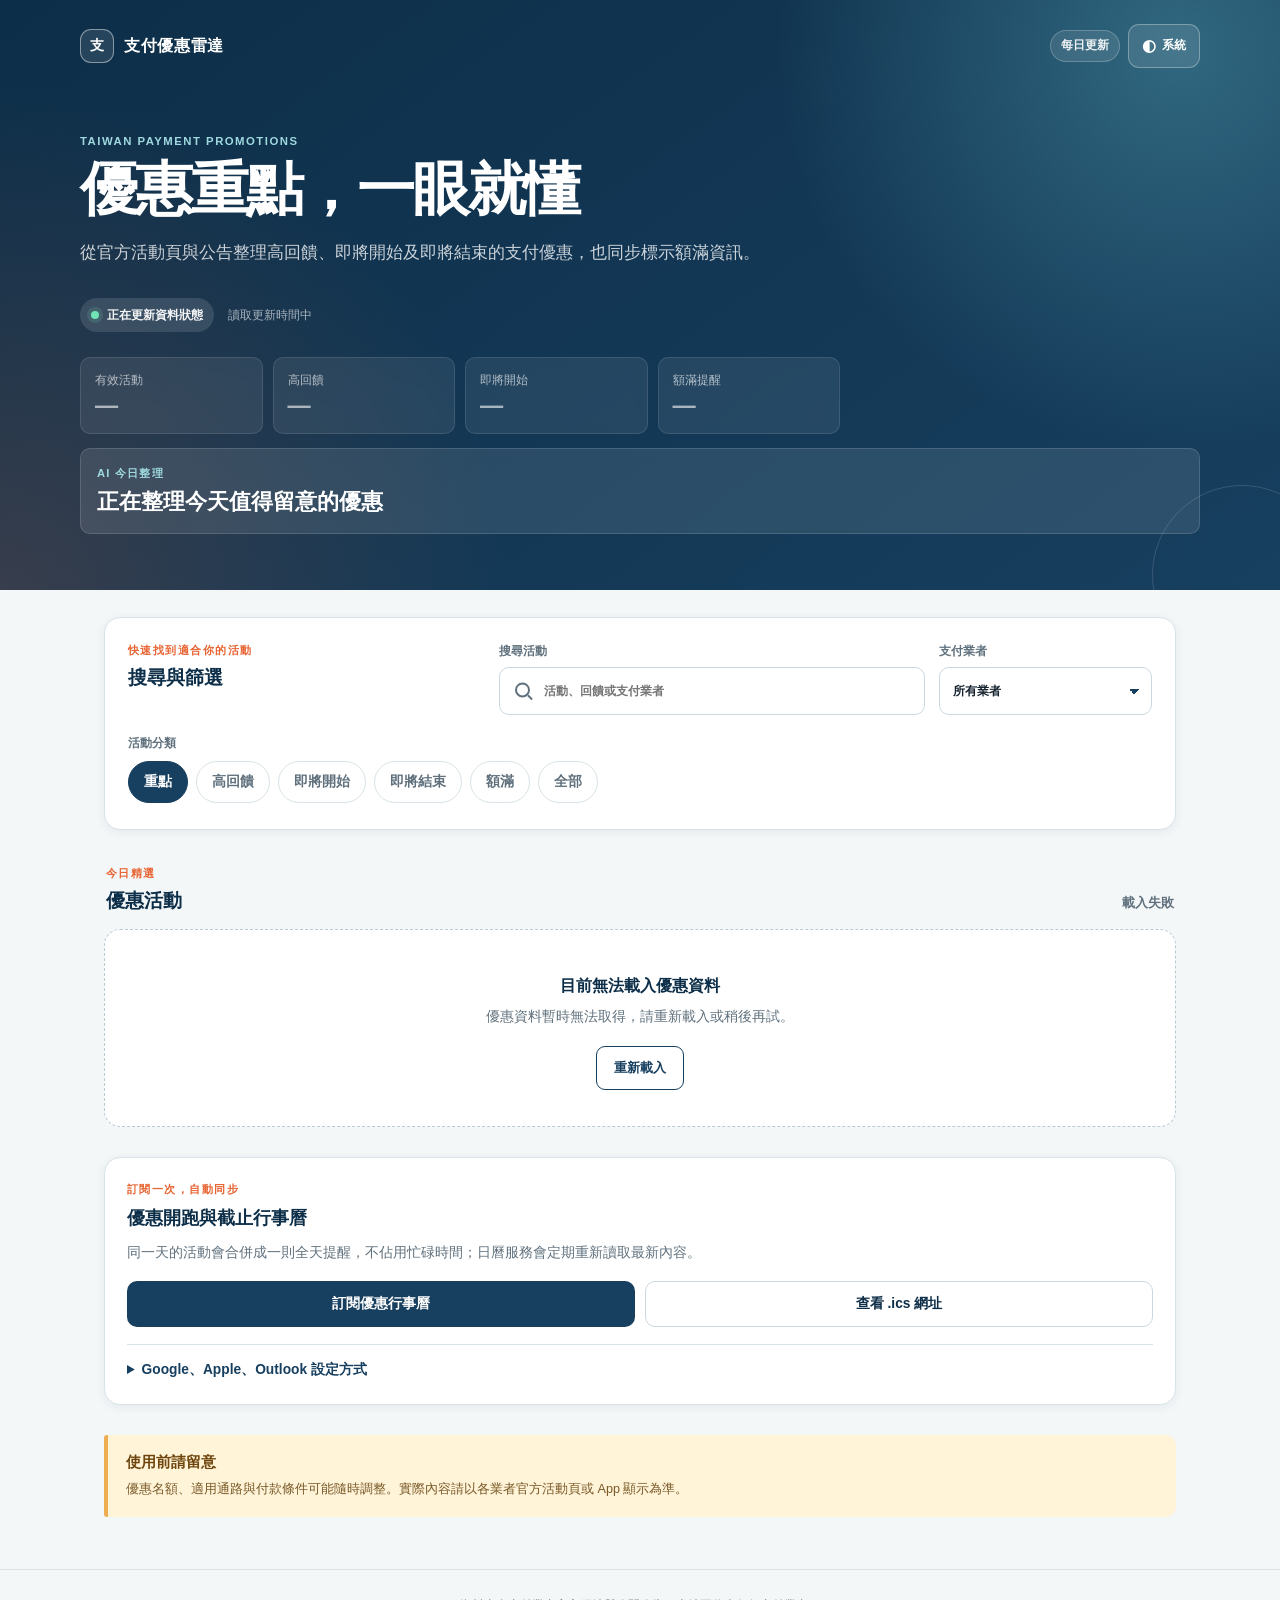
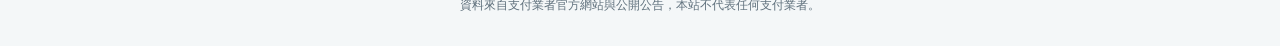
==== commit c91dbeed: "Add calendar subscription and webhook notifications" ====
--- a/web/index.html
+++ b/web/index.html
@@ -142,6 +142,27 @@
       </div>
     </section>
 
+    <section class="calendar-subscription" aria-labelledby="calendar-title">
+      <div class="calendar-subscription-copy">
+        <p class="section-kicker">訂閱一次，自動同步</p>
+        <h2 id="calendar-title">優惠開跑與截止行事曆</h2>
+        <p>同一天的活動會合併成一則全天提醒，不佔用忙碌時間；日曆服務會定期重新讀取最新內容。</p>
+      </div>
+      <div class="calendar-subscription-actions">
+        <a class="calendar-subscribe-button" href="webcal://garychen-soc.github.io/taiwan-payment-promotions/calendar.ics">訂閱優惠行事曆</a>
+        <a class="calendar-feed-link" href="./calendar.ics">查看 .ics 網址</a>
+      </div>
+      <details class="calendar-help">
+        <summary>Google、Apple、Outlook 設定方式</summary>
+        <div class="calendar-help-body">
+          <p><strong>Google Calendar：</strong>請在電腦版開啟「其他日曆 → 透過網址」，貼上下面的 HTTPS 網址。Google Calendar 手機 App 無法直接用網址新增，先在電腦設定一次後會同步到手機。</p>
+          <p><strong>Apple 行事曆：</strong>點「訂閱優惠行事曆」；若未自動開啟，請在行事曆的「新增訂閱行事曆」貼上網址。</p>
+          <p><strong>Outlook：</strong>選「新增行事曆 → 從網路訂閱」，貼上 HTTPS 網址。</p>
+          <code>https://garychen-soc.github.io/taiwan-payment-promotions/calendar.ics</code>
+        </div>
+      </details>
+    </section>
+
     <section id="coverage-section" class="coverage-section" aria-labelledby="coverage-title" hidden>
       <details id="coverage-panel" class="coverage-panel">
         <summary>
@@ -198,7 +219,6 @@
             <div class="condition-text"></div>
           </section>
           <div class="detail-actions">
-            <a class="calendar-link" target="_blank" rel="noopener noreferrer">加入 Google 行事曆<span aria-hidden="true">↗</span></a>
             <a class="official-link" target="_blank" rel="noopener noreferrer">查看官方活動頁<span aria-hidden="true">↗</span></a>
           </div>
         </div>
--- a/web/assets/app.css
+++ b/web/assets/app.css
@@ -835,8 +835,7 @@
   margin-top: 17px;
 }
 
-.official-link,
-.calendar-link {
+.official-link {
   display: inline-flex;
   align-items: center;
   justify-content: center;
@@ -858,19 +857,7 @@
   background: var(--action-hover);
 }
 
-.calendar-link {
-  border: 1px solid var(--field-line);
-  background: var(--calendar-surface);
-  color: var(--brand-deep);
-}
-
-.calendar-link:hover {
-  border-color: var(--brand);
-  background: var(--calendar-hover);
-}
-
-.official-link[hidden],
-.calendar-link[hidden] {
+.official-link[hidden] {
   display: none;
 }
 
@@ -938,6 +925,108 @@
   margin-top: 30px;
 }
 
+.calendar-subscription {
+  display: grid;
+  gap: 17px;
+  margin-top: 30px;
+  padding: 22px;
+  border: 1px solid var(--line);
+  border-radius: var(--radius-md);
+  background: var(--surface);
+  box-shadow: var(--shadow-sm);
+}
+
+.calendar-subscription h2 {
+  margin: 4px 0 0;
+  color: var(--brand-deep);
+  font-size: 1.1rem;
+}
+
+.calendar-subscription-copy > p:last-child {
+  margin: 8px 0 0;
+  color: var(--muted);
+  font-size: 0.86rem;
+  line-height: 1.7;
+}
+
+.calendar-subscription-actions {
+  display: grid;
+  gap: 10px;
+}
+
+.calendar-subscribe-button,
+.calendar-feed-link {
+  display: inline-flex;
+  align-items: center;
+  justify-content: center;
+  min-height: 46px;
+  padding: 10px 16px;
+  border-radius: var(--radius-sm);
+  font-size: 0.86rem;
+  font-weight: 800;
+  text-decoration: none;
+}
+
+.calendar-subscribe-button {
+  background: var(--action);
+  color: #fff;
+}
+
+.calendar-subscribe-button:hover {
+  background: var(--action-hover);
+}
+
+.calendar-feed-link {
+  border: 1px solid var(--field-line);
+  background: var(--calendar-surface);
+  color: var(--brand-deep);
+}
+
+.calendar-feed-link:hover {
+  border-color: var(--brand);
+  background: var(--calendar-hover);
+}
+
+.calendar-help {
+  border-top: 1px solid var(--line);
+  padding-top: 14px;
+}
+
+.calendar-help summary {
+  color: var(--brand);
+  font-size: 0.86rem;
+  font-weight: 800;
+  cursor: pointer;
+}
+
+.calendar-help-body {
+  display: grid;
+  gap: 10px;
+  padding-top: 12px;
+  color: var(--detail-ink);
+  font-size: 0.84rem;
+  line-height: 1.65;
+}
+
+.calendar-help-body p {
+  margin: 0;
+}
+
+.calendar-help-body code {
+  overflow-wrap: anywhere;
+  padding: 10px 12px;
+  border-radius: 8px;
+  background: var(--surface-soft);
+  color: var(--brand-deep);
+  font-size: 0.76rem;
+}
+
+@media (min-width: 720px) {
+  .calendar-subscription-actions {
+    grid-template-columns: repeat(2, minmax(0, 1fr));
+  }
+}
+
 .coverage-panel {
   overflow: hidden;
   border: 1px solid var(--line);
